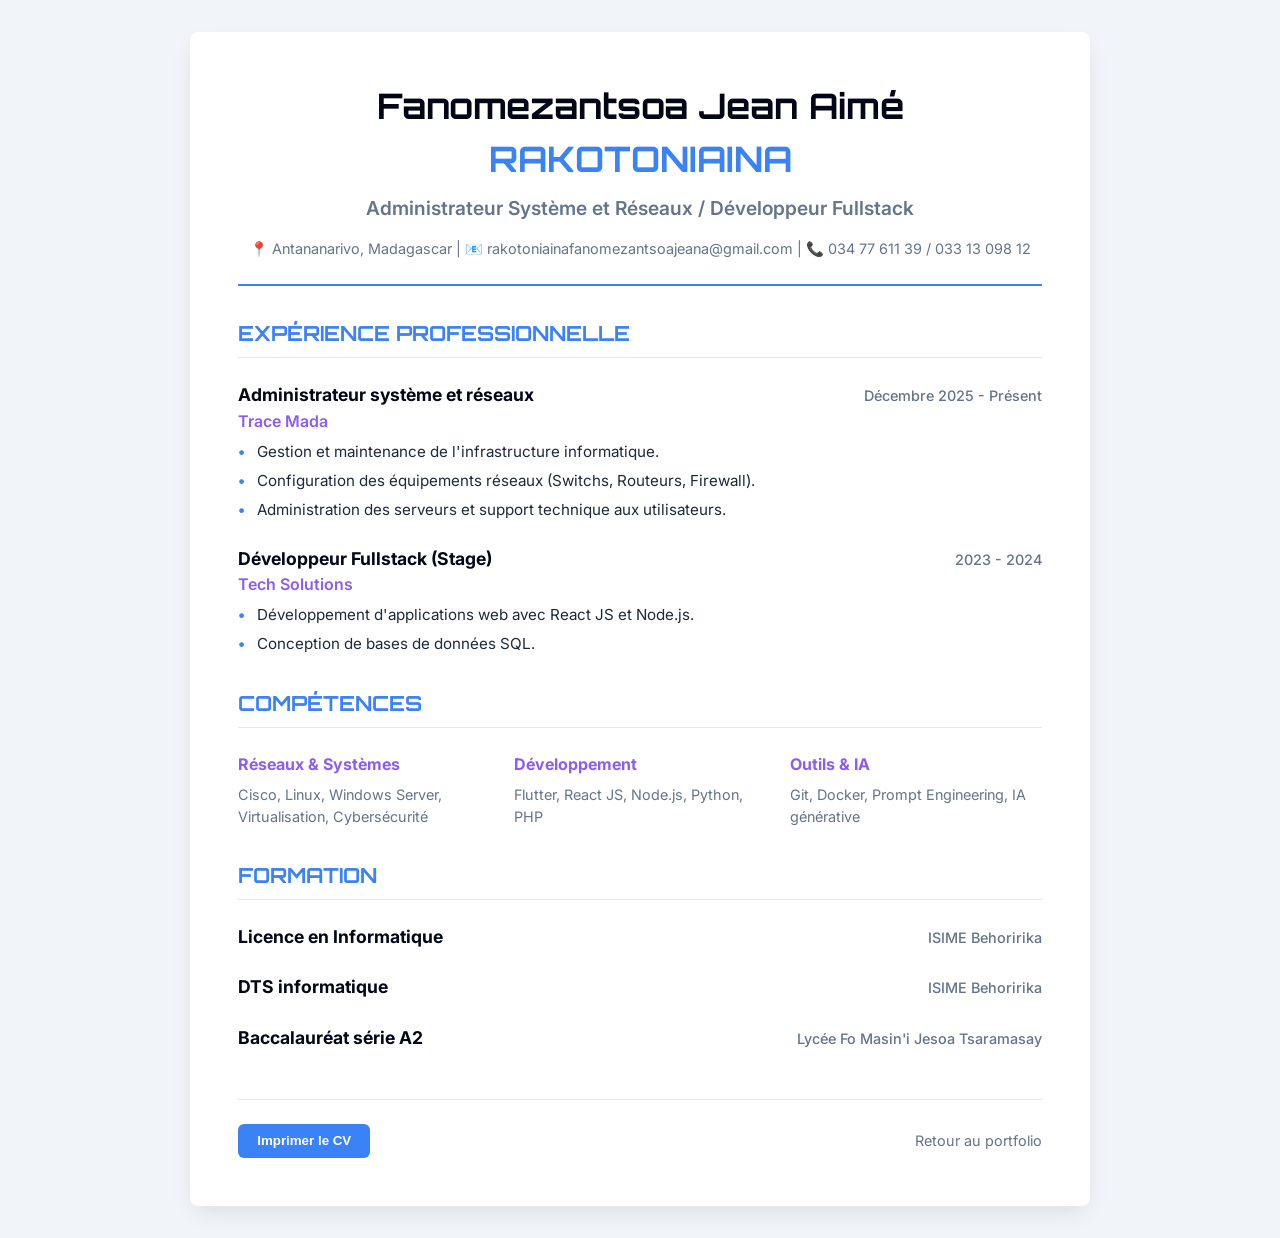
==== cv.html @ 3fdf92e5 "Redesign portfolio and add Trace Mada experience - Implemented a futuristic 'Cyber' theme with dark " ====
<!DOCTYPE html>
<html lang="fr">
<head>
    <meta charset="UTF-8">
    <meta name="viewport" content="width=device-width, initial-scale=1.0">
    <title>CV - Fanomezantsoa Jean Aimé RAKOTONIAINA</title>
    <link rel="stylesheet" href="cv.css">
    <link href="https://fonts.googleapis.com/css2?family=Inter:wght@400;600;700&family=Orbitron:wght@400;700&display=swap" rel="stylesheet">
</head>
<body>
    <div class="cv-container">
        <header>
            <h1>Fanomezantsoa Jean Aimé <span>RAKOTONIAINA</span></h1>
            <p class="subtitle">Administrateur Système et Réseaux / Développeur Fullstack</p>
            <div class="contact-info">
                <span>📍 Antananarivo, Madagascar</span> |
                <span>📧 rakotoniainafanomezantsoajeana@gmail.com</span> |
                <span>📞 034 77 611 39 / 033 13 098 12</span>
            </div>
        </header>

        <div class="main-content">
            <section class="experience">
                <h2>Expérience Professionnelle</h2>
                <div class="item">
                    <div class="header">
                        <h3>Administrateur système et réseaux</h3>
                        <span class="date">Décembre 2025 - Présent</span>
                    </div>
                    <div class="company">Trace Mada</div>
                    <ul>
                        <li>Gestion et maintenance de l'infrastructure informatique.</li>
                        <li>Configuration des équipements réseaux (Switchs, Routeurs, Firewall).</li>
                        <li>Administration des serveurs et support technique aux utilisateurs.</li>
                    </ul>
                </div>
                <div class="item">
                    <div class="header">
                        <h3>Développeur Fullstack (Stage)</h3>
                        <span class="date">2023 - 2024</span>
                    </div>
                    <div class="company">Tech Solutions</div>
                    <ul>
                        <li>Développement d'applications web avec React JS et Node.js.</li>
                        <li>Conception de bases de données SQL.</li>
                    </ul>
                </div>
            </section>

            <section class="skills">
                <h2>Compétences</h2>
                <div class="skill-grid">
                    <div class="skill-cat">
                        <h3>Réseaux & Systèmes</h3>
                        <p>Cisco, Linux, Windows Server, Virtualisation, Cybersécurité</p>
                    </div>
                    <div class="skill-cat">
                        <h3>Développement</h3>
                        <p>Flutter, React JS, Node.js, Python, PHP</p>
                    </div>
                    <div class="skill-cat">
                        <h3>Outils & IA</h3>
                        <p>Git, Docker, Prompt Engineering, IA générative</p>
                    </div>
                </div>
            </section>

            <section class="education">
                <h2>Formation</h2>
                <div class="item">
                    <div class="header">
                        <h3>Licence en Informatique</h3>
                        <span class="date">ISIME Behoririka</span>
                    </div>
                </div>
                <div class="item">
                    <div class="header">
                        <h3>DTS informatique</h3>
                        <span class="date">ISIME Behoririka</span>
                    </div>
                </div>
                <div class="item">
                    <div class="header">
                        <h3>Baccalauréat série A2</h3>
                        <span class="date">Lycée Fo Masin'i Jesoa Tsaramasay</span>
                    </div>
                </div>
            </section>
        </div>

        <footer>
            <button onclick="window.print()" class="print-btn">Imprimer le CV</button>
            <a href="index.html" class="back-link">Retour au portfolio</a>
        </footer>
    </div>
</body>
</html>
---- cv.css ----
:root {
    --primary: #3b82f6;
    --secondary: #8b5cf6;
    --dark: #020617;
    --light: #f8fafc;
    --gray: #64748b;
}

* {
    margin: 0;
    padding: 0;
    box-sizing: border-box;
}

body {
    font-family: 'Inter', sans-serif;
    background-color: #f1f5f9;
    color: #1e293b;
    line-height: 1.5;
}

.cv-container {
    max-width: 900px;
    margin: 2rem auto;
    background: white;
    padding: 3rem;
    box-shadow: 0 10px 25px -5px rgba(0, 0, 0, 0.1);
    border-radius: 8px;
}

header {
    border-bottom: 2px solid var(--primary);
    padding-bottom: 1.5rem;
    margin-bottom: 2rem;
    text-align: center;
}

h1 {
    font-family: 'Orbitron', sans-serif;
    font-size: 2.2rem;
    color: var(--dark);
    margin-bottom: 0.5rem;
}

h1 span {
    color: var(--primary);
}

.subtitle {
    font-size: 1.2rem;
    color: var(--gray);
    font-weight: 600;
    margin-bottom: 1rem;
}

.contact-info {
    font-size: 0.9rem;
    color: var(--gray);
}

h2 {
    font-family: 'Orbitron', sans-serif;
    font-size: 1.3rem;
    color: var(--primary);
    text-transform: uppercase;
    border-bottom: 1px solid #e2e8f0;
    padding-bottom: 0.5rem;
    margin-bottom: 1.5rem;
    margin-top: 2rem;
}

.item {
    margin-bottom: 1.5rem;
}

.header {
    display: flex;
    justify-content: space-between;
    align-items: baseline;
}

h3 {
    font-size: 1.1rem;
    color: var(--dark);
    font-weight: 700;
}

.date {
    font-size: 0.9rem;
    color: var(--gray);
    font-weight: 500;
}

.company {
    color: var(--secondary);
    font-weight: 600;
    margin-bottom: 0.5rem;
}

ul {
    list-style-type: none;
    padding-left: 0;
}

ul li {
    position: relative;
    padding-left: 1.2rem;
    margin-bottom: 0.4rem;
    font-size: 0.95rem;
}

ul li::before {
    content: "•";
    color: var(--primary);
    font-weight: bold;
    position: absolute;
    left: 0;
}

.skill-grid {
    display: grid;
    grid-template-columns: repeat(auto-fit, minmax(200px, 1fr));
    gap: 1.5rem;
}

.skill-cat h3 {
    font-size: 1rem;
    margin-bottom: 0.5rem;
    color: var(--secondary);
}

.skill-cat p {
    font-size: 0.9rem;
    color: var(--gray);
}

footer {
    margin-top: 3rem;
    padding-top: 1.5rem;
    border-top: 1px solid #e2e8f0;
    display: flex;
    justify-content: space-between;
    align-items: center;
}

.print-btn {
    background: var(--primary);
    color: white;
    border: none;
    padding: 0.6rem 1.2rem;
    border-radius: 6px;
    cursor: pointer;
    font-weight: 600;
    transition: background 0.2s;
}

.print-btn:hover {
    background: #2563eb;
}

.back-link {
    color: var(--gray);
    text-decoration: none;
    font-size: 0.9rem;
}

.back-link:hover {
    text-decoration: underline;
}

@media print {
    body {
        background: white;
    }
    .cv-container {
        margin: 0;
        padding: 0;
        box-shadow: none;
    }
    .print-btn, .back-link {
        display: none;
    }
    footer {
        display: none;
    }
}
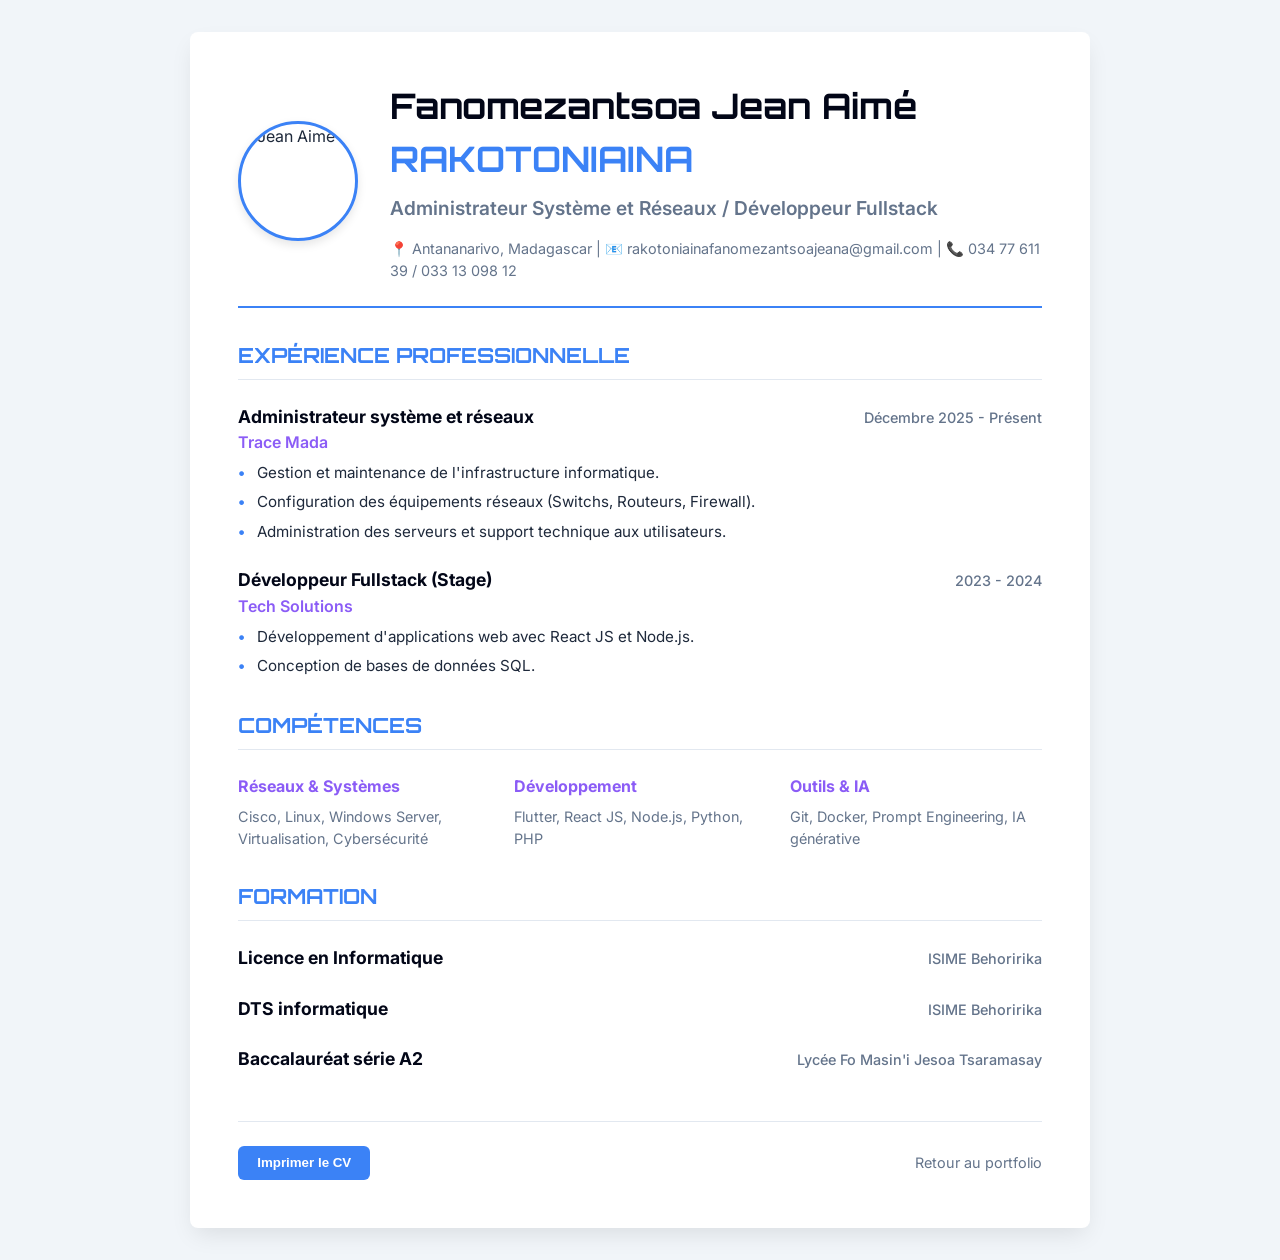
==== commit 005768a3: "Redesign portfolio with futuristic theme and add Trace Mada experience - Transformed index.html into" ====
--- a/cv.html
+++ b/cv.html
@@ -10,12 +10,15 @@
 <body>
     <div class="cv-container">
         <header>
-            <h1>Fanomezantsoa Jean Aimé <span>RAKOTONIAINA</span></h1>
-            <p class="subtitle">Administrateur Système et Réseaux / Développeur Fullstack</p>
-            <div class="contact-info">
-                <span>📍 Antananarivo, Madagascar</span> |
-                <span>📧 rakotoniainafanomezantsoajeana@gmail.com</span> |
-                <span>📞 034 77 611 39 / 033 13 098 12</span>
+            <img src="https://images.unsplash.com/photo-1507003211169-0a1dd7228f2d?auto=format&fit=crop&q=80&w=800" alt="Jean Aimé" class="profile-pic">
+            <div class="header-text">
+                <h1>Fanomezantsoa Jean Aimé <span>RAKOTONIAINA</span></h1>
+                <p class="subtitle">Administrateur Système et Réseaux / Développeur Fullstack</p>
+                <div class="contact-info">
+                    <span>📍 Antananarivo, Madagascar</span> |
+                    <span>📧 rakotoniainafanomezantsoajeana@gmail.com</span> |
+                    <span>📞 034 77 611 39 / 033 13 098 12</span>
+                </div>
             </div>
         </header>
 
--- a/cv.css
+++ b/cv.css
@@ -32,7 +32,22 @@
     border-bottom: 2px solid var(--primary);
     padding-bottom: 1.5rem;
     margin-bottom: 2rem;
-    text-align: center;
+    display: flex;
+    align-items: center;
+    gap: 2rem;
+}
+
+.profile-pic {
+    width: 120px;
+    height: 120px;
+    border-radius: 50%;
+    object-fit: cover;
+    border: 3px solid var(--primary);
+    box-shadow: 0 4px 10px rgba(0, 0, 0, 0.1);
+}
+
+.header-text {
+    flex: 1;
 }
 
 h1 {
